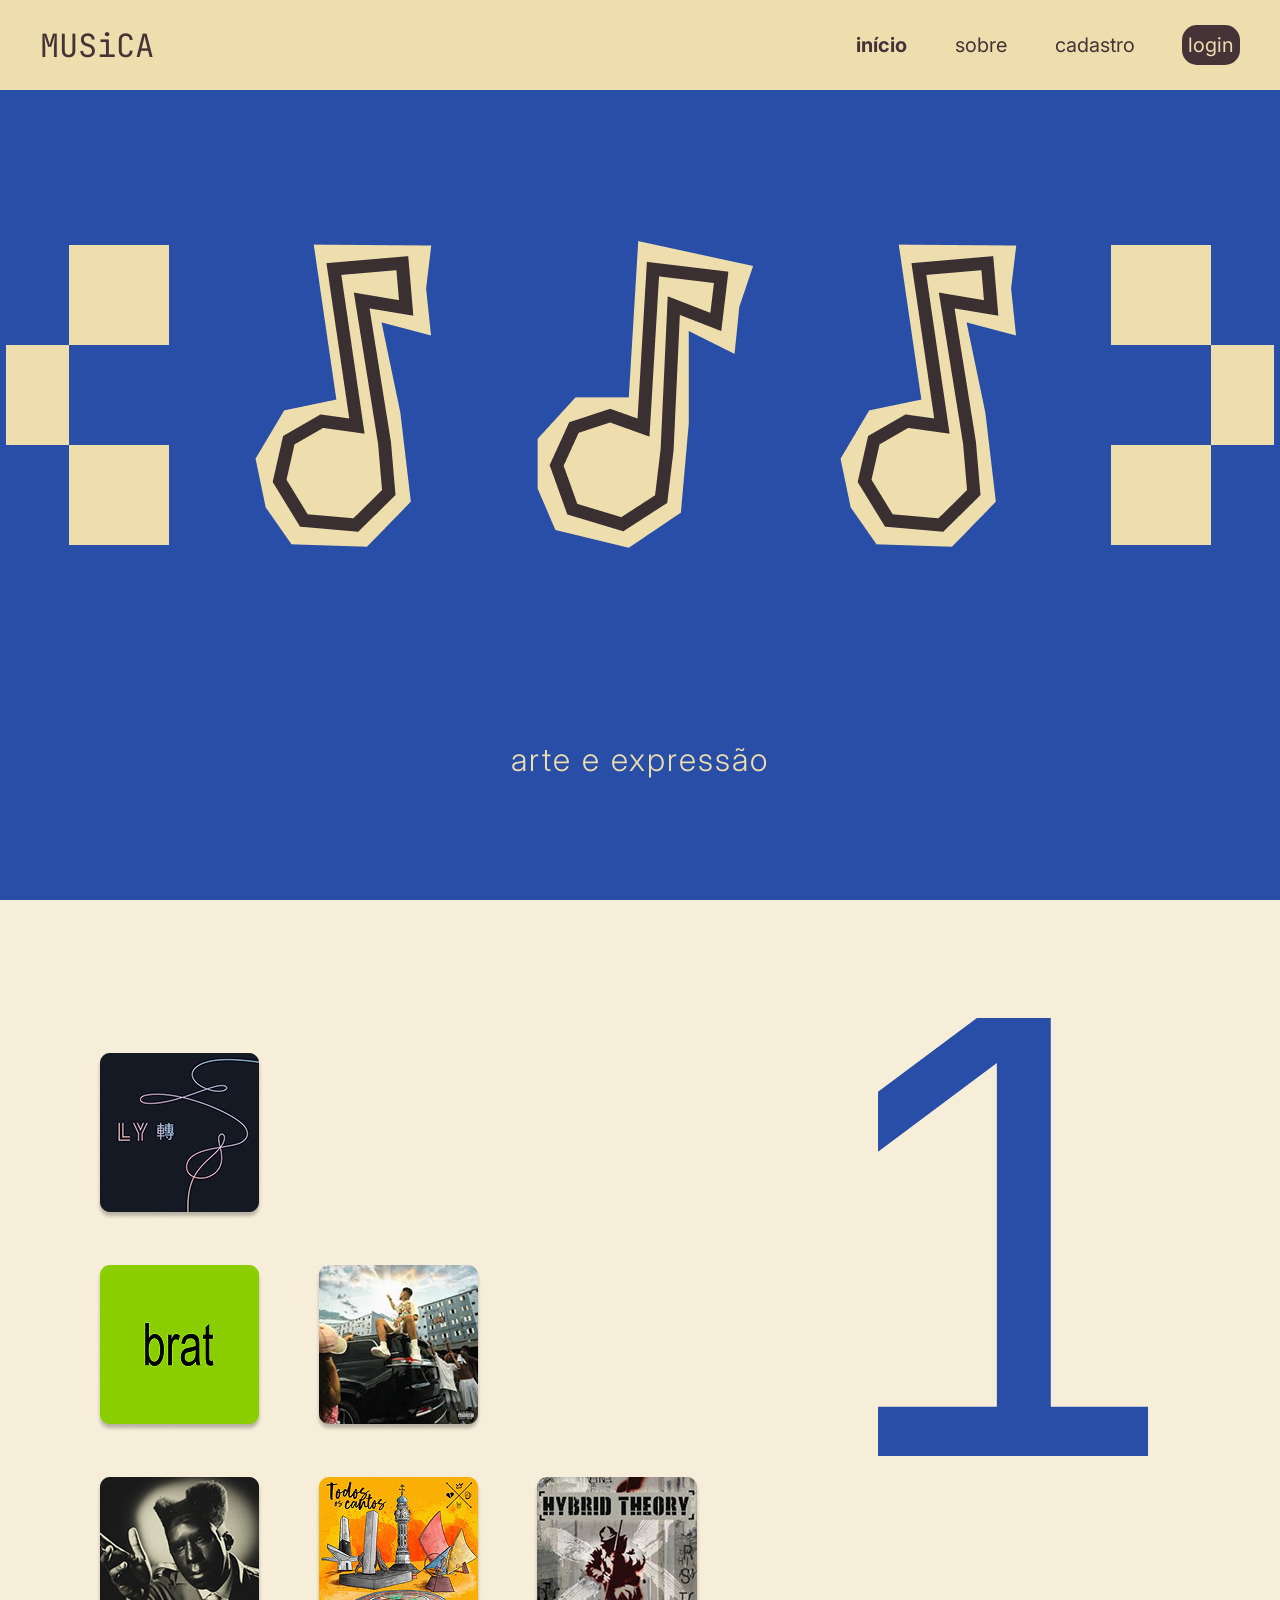
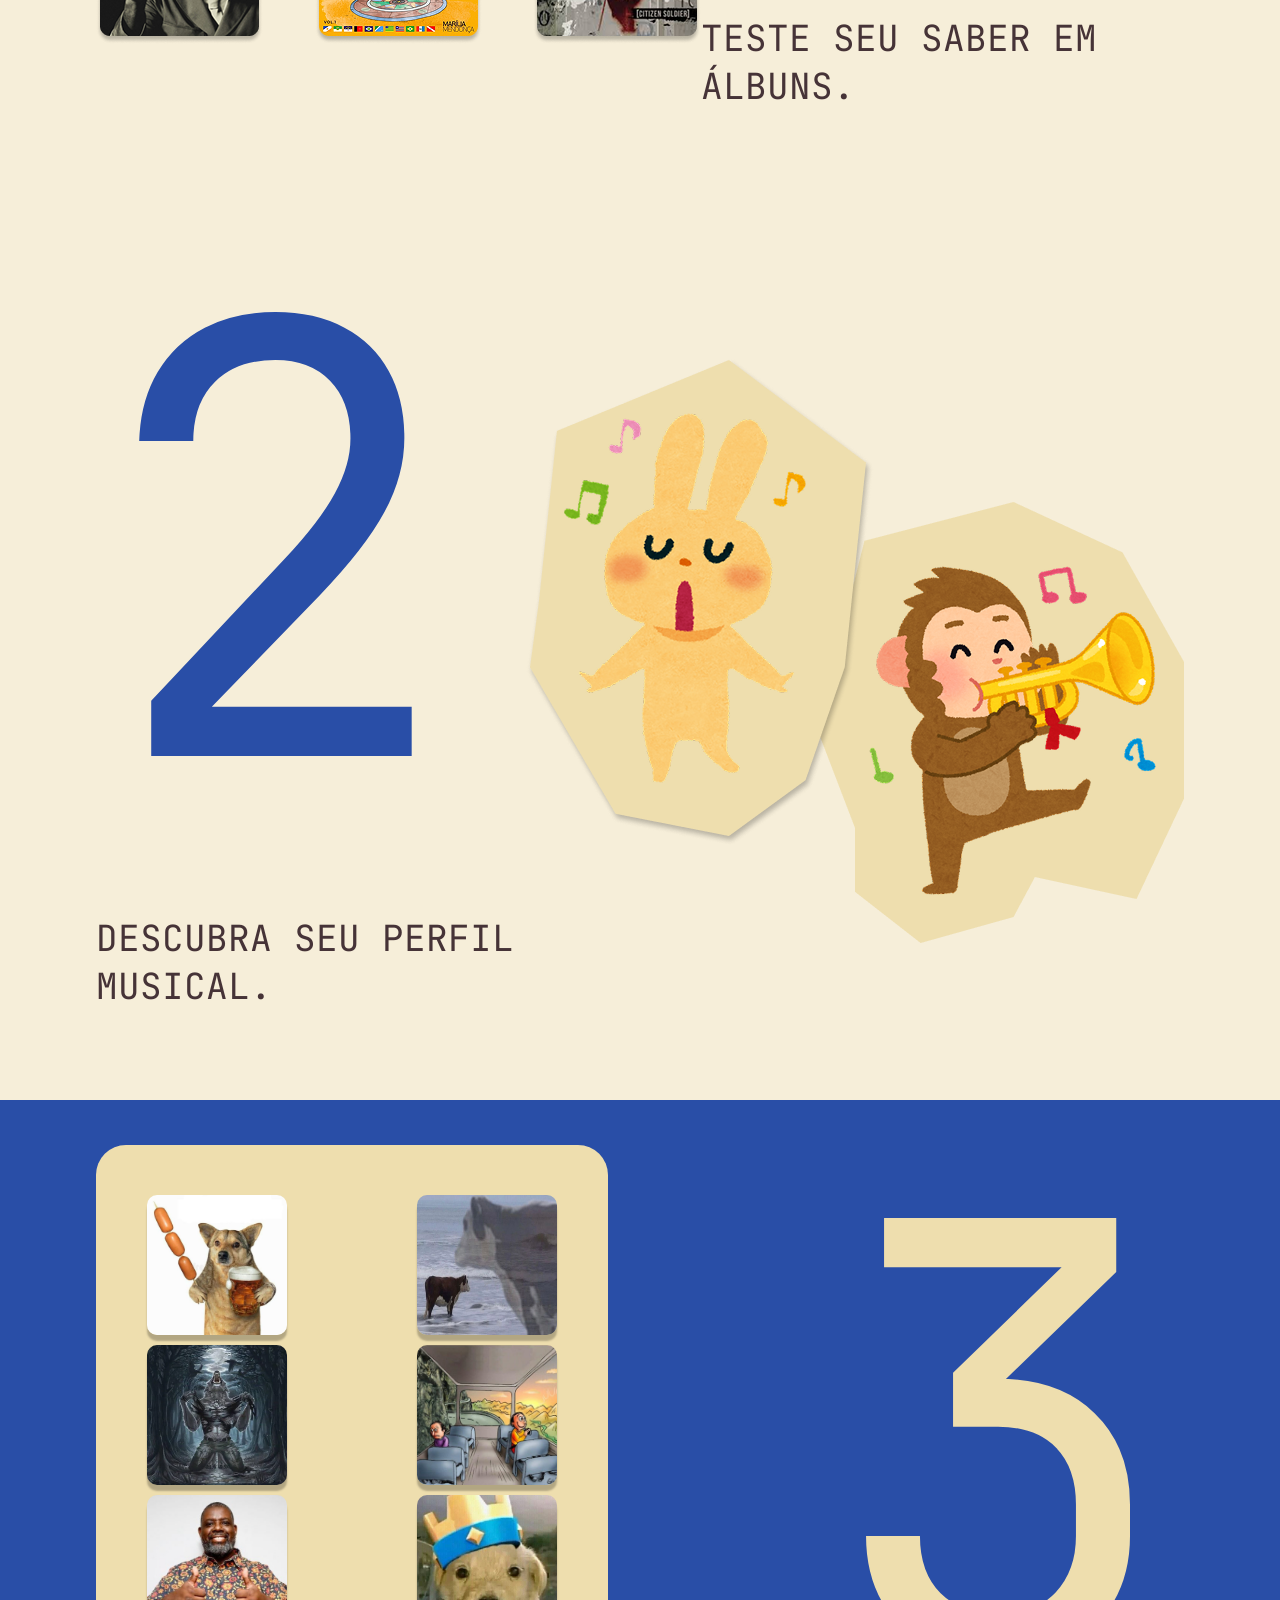
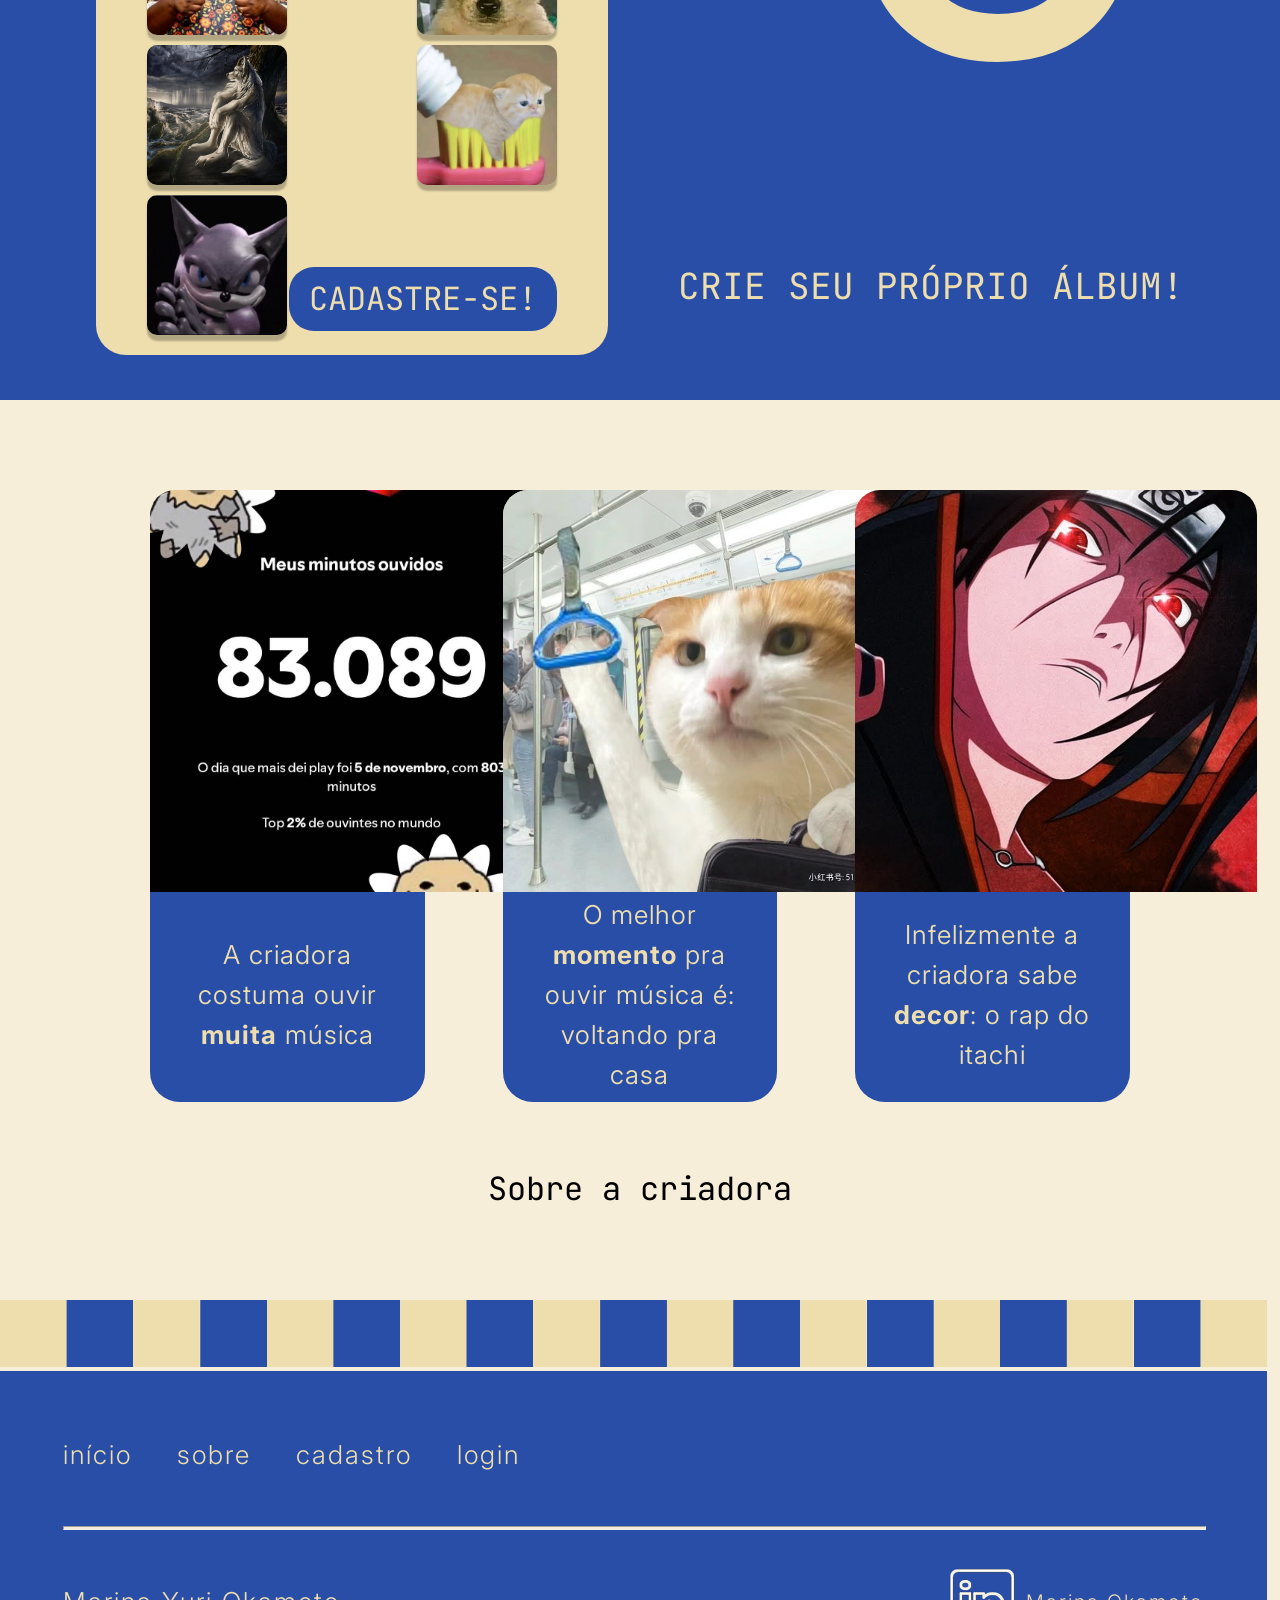
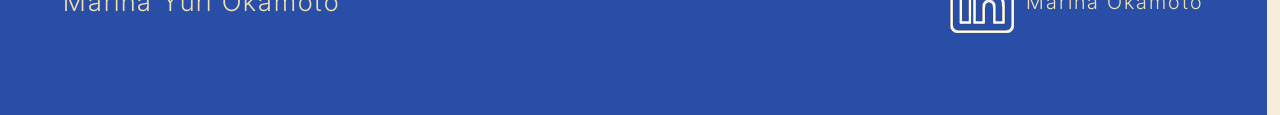
==== web-data-viz - Musica/public/index.html @ e7ac51ad "web data viz" ====
<!DOCTYPE html>
<html lang="en">

<head>
    <meta charset="UTF-8">
    <meta http-equiv="X-UA-Compatible" content="IE=edge">
    <meta name="viewport" content="width=device-width, initial-scale=1.0">

    <title>MUSiCA | Página Inicial</title>

    <script src="./js/sessao.js"></script>
    <link rel="stylesheet" href="css/style.css">

    <link rel="preconnect" href="https://fonts.googleapis.com">
    <link rel="preconnect" href="https://fonts.gstatic.com" crossorigin>
    <link href="https://fonts.googleapis.com/css2?family=Inter:ital,opsz,wght@0,14..32,100..900;1,14..32,100..900&family=JetBrains+Mono:ital,wght@0,100..800;1,100..800&family=Rock+3D&display=swap" rel="stylesheet">

</head>

<body>
  <div class="header"  id="header">
        
        <div class="container" >
            <div class="title" href = "home.html">
            MUSiCA
            </div>
        
            <div class="navbar">
                <li class="agora">
                    <a href="#header">início</a>
                </li>
                <li>
                    <a href="#sobre">sobre</a>
                </li>
                <li>
                    <a href="cadastro.html">cadastro</a>
                </li>
                <li class="buttonLogin">
                    <a href="login.html">login</a>
                </li>
            </div>
        </div>

    </div>

    <div class="banner" >
        <div class="bannerConteudo" >
            <div class="bannerNotas">
                <div class="xadrezE"><img src="assets/xadrezE.png" alt=""></div>
                <div class="nota1" ><img src="assets/nota1.png"></div>
                <div class="nota2" ><img src="assets/nota2.png"></div>
                <div class="nota3" ><img src="assets/nota1.png" alt=""></div>
                <div class="xadrez"><img src="assets/xadrezD.png" alt=""></div>
            
            </div>

            <div class="bannerSpan" >
                <span>arte e expressão</span>
            </div>
        </div>
    </div>

    <div class="explicacao1">
        <div class="container1">
            <div class="albuns" >
                    <img src="assets/piramideAlbuns.png" alt="">
            </div>

            <div class="texto1" >
                    <span class="numero1" >1</span>
                    <span class="legenda" >TESTE SEU SABER EM ÁLBUNS.</span>
            </div>
        </div>
    </div>

    <div class="explicacao2" >
        <div class="container2" >
            <div class="dancaImg" >
                    <img src="assets/perfil imagem (1).png" alt="">
            </div>

            <div class="texto2" >
                    <span class="numero2" >2</span>
                    <span class="legenda" >DESCUBRA SEU PERFIL MUSICAL.</span>
            </div>
        </div>
    </div>

    <div class="explicacao3" >
        <div class="container3" >
            <div class="box" >
                <div class="albumBox" >
                    <div class="albumImg" >
                        <img src="assets/albuns/dogchurras.jpg" alt="">
                    </div>
                    <div class="albumImg" >
                        <img src="assets/albuns/vacatriste.jpg" alt="">
                    </div>
                    <div class="albumImg" >
                        <img src="assets/albuns/do-they-howl-like-a-wolf-or-is-it-a-different-howl-v0-pcpuz0j02gje1.webp" alt="">
                    </div>
                    <div class="albumImg" >
                        <img src="assets/albuns/onibus.jpeg" alt="">
                    </div>
                    <div class="albumImg" >
                        <img src="assets/albuns/pericles.jpg" alt="">
                    </div>
                    <div class="albumImg" >
                        <img src="assets/albuns/dogclash.jpg" alt="">
                    </div>
                    <div class="albumImg" >
                        <img src="assets/albuns/Sitting-Wolf-meme-6z9kbk.jpg" alt="">
                    </div>
                    <div class="albumImg" >
                        <img src="assets/albuns/gatopasta.jpg" alt="">
                    </div>
                    <div class="albumImg" >
                        <img src="assets/albuns/sonic.jpg" alt="">
                    </div>
                </div>

                <div class="boxSpace" >
                    <div class="buttonTeste">
                        <a href="cadastro.html">
                        <span>CADASTRE-SE!</span>
                        </a>
                    </div>
                </div>
            </div>

            <div class="texto3" >
                    <span class="numero3" >3</span>
                    <span class="legenda3" >CRIE SEU PRÓPRIO ÁLBUM!</span>
            </div>
        </div>
    </div>

    <div class="sobre" id="sobre" >
        <div  class="containerSobre">
            <div class="boxesSobre" >
                <div class="pilar" >
                    <div class="pilarImg" >
                        <img src="assets/wrapped.jpg" alt="">
                    </div>
                    <div class="pilarTxt" >
                        <div class="fatos" >
                            <span>A criadora costuma ouvir <b>muita</b> música</span>
                        </div>
                    </div>
                </div>
                <div class="pilar" >
                    <div class="pilarImg" >
                        <img src="assets/gatometro.jpg" alt="">
                    </div>
                    <div class="pilarTxt" >
                        <div class="fatos" >
                            <span>O melhor <b>momento</b> pra ouvir música é: voltando pra casa</span>
                        </div>
                    </div>
                </div>
                <div class="pilar" >
                    <div class="pilarImg" >
                        <img src="assets/itachi.jpg" alt="">
                    </div>
                    <div class="pilarTxt" >
                        <div class="fatos" >
                            <span>Infelizmente a criadora sabe <b>decor</b>: o rap do itachi</span>
                        </div>
                    </div>
                </div>
            </div>

            <div class="textoSobre" >
                <span>Sobre a criadora</span>
            </div>
        </div>
    </div>

    <div class="footer" >
        <div class="espaco" ><img src="assets/footer.png" alt=""></div>
        <div class="footerFR" >
            <div class="footerContainer" >
                <div class="parte1" >
                    <li>
                        <a href="#header">início</a>
                    </li>
                    <li>
                        <a href="#sobre">sobre</a>
                    </li>
                    <li>
                        <a href="cadastro.html">cadastro</a>
                    </li>
                    <li>
                        <a href="login.html">login</a>
                    </li>
                </div>
                <hr style="width: 100%; background-color: #F6EED9; height: 2px;" >
                <div class="parte2" >
                    <span>Marina Yuri Okamoto</span>
                    <div class="redes" >
                        <img href="" src="assets/icons8-linkedin-100 1.png">
                        <span>Marina Okamoto</span>
                    </div>
                </div>
            </div>
        </div>
    </div>
  </body>

</html>
---- web-data-viz - Musica/public/css/style.css ----
body {
    margin: 0px;
    font-family: Inter;
    background-color: #F6EED9;
}


/* INÍCIO DA HEADER/NAVBAR */
.header {
    background-color: #EEDEAE;
    height: 10vh;
    display: flex;
    align-items: center;
    
}

.container {
    display: flex;
    justify-content: space-between;
    align-items: center;
    width: 100vw;
    height: 50px;
    padding: 0px 40px 0px 40px;
    /*top right bottom left*/
}

.title {
    font-family: JetBrains Mono;
    font-size: 32px;
    color: #463337;
}

.container .navbar {
    list-style: none;
    display: flex;
    justify-content: space-between;
    align-items: center;
    width: 30vw;
    height: 100%;
    font-weight: 400;
    font-size: 20px;
    color: #463337;
}

.navbar a {
    color: #463337;
    text-decoration: none;
}

.navbar b {
    font-weight: 400;
    color: #EEDEAE;
    text-decoration: none;
}

.agora a{
    font-weight: bold;
    color: #463337;
    text-decoration: none;
}

.buttonLogin a {
    font-weight: 400;
    color: #EEDEAE;
    text-decoration: none;
}

.navbar .buttonLogin {
    height: 80%;
    width: 15%;
    display: flex;
    align-items: center;
    justify-content: center;
    border-radius: 15px;
    background-color: #463337;
    color: #EEDEAE;
}

.buttonLogin:hover {
    transform: scale(1.1);
    cursor: pointer;
}


/* INÍCIO DO BANNER */
.banner {
    background-color: #294EA7;
    height: 90vh;
    margin: 0%;
    display: flex;
    flex-direction: column;
    justify-content: center;
    align-items: center;
}

.bannerConteudo {
    height: 70%;
    display: flex;
    flex-direction: column;
    justify-content: space-between;
    align-items: center;
}

.bannerNotas {
    display: flex;
    flex-direction: row;
    width: 99vw;
    justify-content: space-between;
    align-items: center;
}


.nota1:hover {
    transform: rotate(10deg);
}

.nota2:hover {
    transform: rotate(10deg);
}

.nota3:hover {
    transform: rotate(10deg);
}

.bannerSpan {
    width: 100%;
    display: flex;
    justify-content: center;
    align-items: center;
}

.banner span {
    color: #EEDEAE;
    font-size: 32px;
    font-family: Inter;
    font-weight: 300;
    letter-spacing: 2px;
    justify-self: center;
}


/* INÍCIO DO CONTEÚDO 
    TELA 1*/
.explicacao1 {
    background-color: #F6EED9;
    height: 100vh;
    display: flex;
    justify-content: center;
    align-items: center;
}

.container1{
    display:flex ;
    justify-content: space-between;
    align-items: center;
    width: 85%;
}

.texto1 {
    height: 80vh;
    display: flex;
    flex-direction: column;
    justify-content: space-between;
    align-items: end;
    font-family: JetBrains Mono;
}

.numero1 {
    font-size: 600px;
    height: 500px;
    display: flex;
    align-items: center;
    justify-content: flex-start;
    color: #294EA7;
}

.legenda {
    font-size: 36px;
    color: #463337;
}


/* TELA 2*/
.explicacao2 {
    background-color: #F6EED9;
    height: 100vh;
    display: flex;
    justify-content: center;
    align-items: center;
}

.explicacao2 .container2 {
    display: flex;
    flex-direction: row-reverse;
    justify-content: space-between;
    align-items: center;
    width: 85%;
}

.dancaImg {
    display: flex;
    align-items: center;
    justify-content: center;
}

.texto2 {
    height: 80vh;
    display: flex;
    flex-direction: column;
    justify-content: space-between;
    align-items: flex-start;
    font-family: JetBrains Mono;
}

.numero2 {
    font-size: 600px;
    height: 500px;
    display: flex;
    align-items: center;
    justify-content: flex-end;
    color: #294EA7;
}

/* TELA 3*/
.explicacao3 {
    background-color: #294EA7;
    height: 100vh;
    display: flex;
    justify-content: center;
    align-items: center;
}

.explicacao3 .container3 {
    display: flex;
    flex-direction: row;
    justify-content: space-between;
    align-items: center;
    width: 85%;
}


/*BOX*/
.container3 .box {
    background-color: #EEDEAE;
    width: 40vw;
    height: 90vh;
    border-radius: 30px;
    display: flex;
    flex-direction: column;
    justify-content: flex-start;
    align-items:center;
    
}

.box .albumBox {
    width: 80%;
    height: 80%;
    margin-top: 50px;
    border-radius: 10px;
    display: flex;
    flex-wrap: wrap;
    justify-content: space-between;
    gap: 10px;
}

.albumImg {
    background-color: #EEDEAE;
    width: 140px;
    height: 140px;
    border-radius: 10px;
    box-shadow: 0px 6px 2px  rgb(0, 0, 0, 0.25);
}

.albumImg img {
    width: 140px;
    height: 140px;
    border-radius: 10px;
}

.boxSpace {
    height: 20%;
    width: 80%;
    display: flex;
    justify-content: flex-end;
    align-items: center;
}

.buttonTeste {
    height: 40%;
    display: flex;
    align-items: center;
    justify-content: center;
    border-radius: 25px;
    background-color: #294EA7;
    padding: 10px 20px 10px 20px;
}

.buttonTeste a {
    text-decoration: none;
}

.buttonTeste span {
    font-size: 32px;
    font-family: JetBrains Mono;
    color: #EEDEAE;
}

.buttonTeste:hover {
    transform: scale(1.04);
    cursor: pointer;
}

/* TEXTO*/
.texto3 {
    height: 80vh;
    display: flex;
    flex-direction: column;
    justify-content: space-between;
    align-items: end;
    font-family: JetBrains Mono;
}

.legenda3 {
    font-size: 36px;
    color: #EEDEAE;
}

.numero3 {
    font-size: 600px;
    height: 500px;
    display: flex;
    align-items: center;
    justify-content: flex-start;
    color: #EEDEAE;
}

/* INÍCIO DO SOBRE*/
.sobre {
    background-color: #F6EED9;
    height: 100vh;
    display: flex;
    justify-content: center;
    align-items: center;
}

.containerSobre {
    display:flex ;
    justify-content: space-between;
    align-items: center;
    width: 90%;
    height: 80%;
    display: flex;
    flex-direction: column;
}

.boxesSobre {
    height: 85%;
    width: 85%;
    display: flex;
    flex-direction: row;
    justify-content: space-between;
}

.pilar {
    width: 28%;
    height: 100%;
    background-color: #294EA7;
    border-radius: 30px;
    
}

.pilarImg {
    height: 65%;
    background-color: #EEDEAE;
    border-radius: 25px;
    border-bottom-right-radius: 0px;
    border-bottom-left-radius: 0px;
    
}

.pilarImg img {
    height: 101%;
    border-radius: 25px;
    border-bottom-right-radius: 0px;
    border-bottom-left-radius: 0px;
}

.pilarTxt {
    height: 35%;
    display: flex;
    align-items: center;
    justify-content: center;

}

.fatos {
    width: 80%;
    height: 70%;
    display: flex;
    justify-content: center;
    align-items: center;
}

.fatos span {
    color: #EEDEAE;
    font-size: 26px;
    font-family: Inter;
    font-weight: 350;
    letter-spacing: 1px;
    text-align: center;
    line-height: 40px;
}

.textoSobre span {
    font-size: 32px;
    font-family: JetBrains Mono;
}

/* INÍCIO FOOTER*/

.footer {
    height: 45vh;
    width: 99vw;
}
.espaco {
    width: 100%;
}

.espaco img {
    max-width: 100%;
    max-height: none;
}

.footerFR {
    height: 85%;
    width: 100%;
    background-color: #294EA7;
    display: flex;
    justify-content: center;
    align-items: center;
}

.footerContainer {
    height: 85%;
    width: 90%;
    color: #EEDEAE;
    font-size: 26px;
    font-family: Inter;
    font-weight: 300;
    letter-spacing: 2px;
    text-align: justify;
}

.parte1 {
    list-style: none;
    height: 40%;
    width: 40%;
    display: flex;
    flex-direction: row;
    justify-content: space-between;
    align-items: center;
}

.parte1 a{
    font-weight: 300;
    color: #EEDEAE;
    text-decoration: none;
}

.parte2{
    height: 40%;
    width: 100%;
    display: flex;
    flex-direction: row;
    justify-content: space-between;
    align-items: center;
}

.redes {
    width: 60%;
    display: flex;
    flex-direction: row;
    align-items: center;
    justify-content: flex-end;
    font-size: 20px;
    gap: 5px;
}
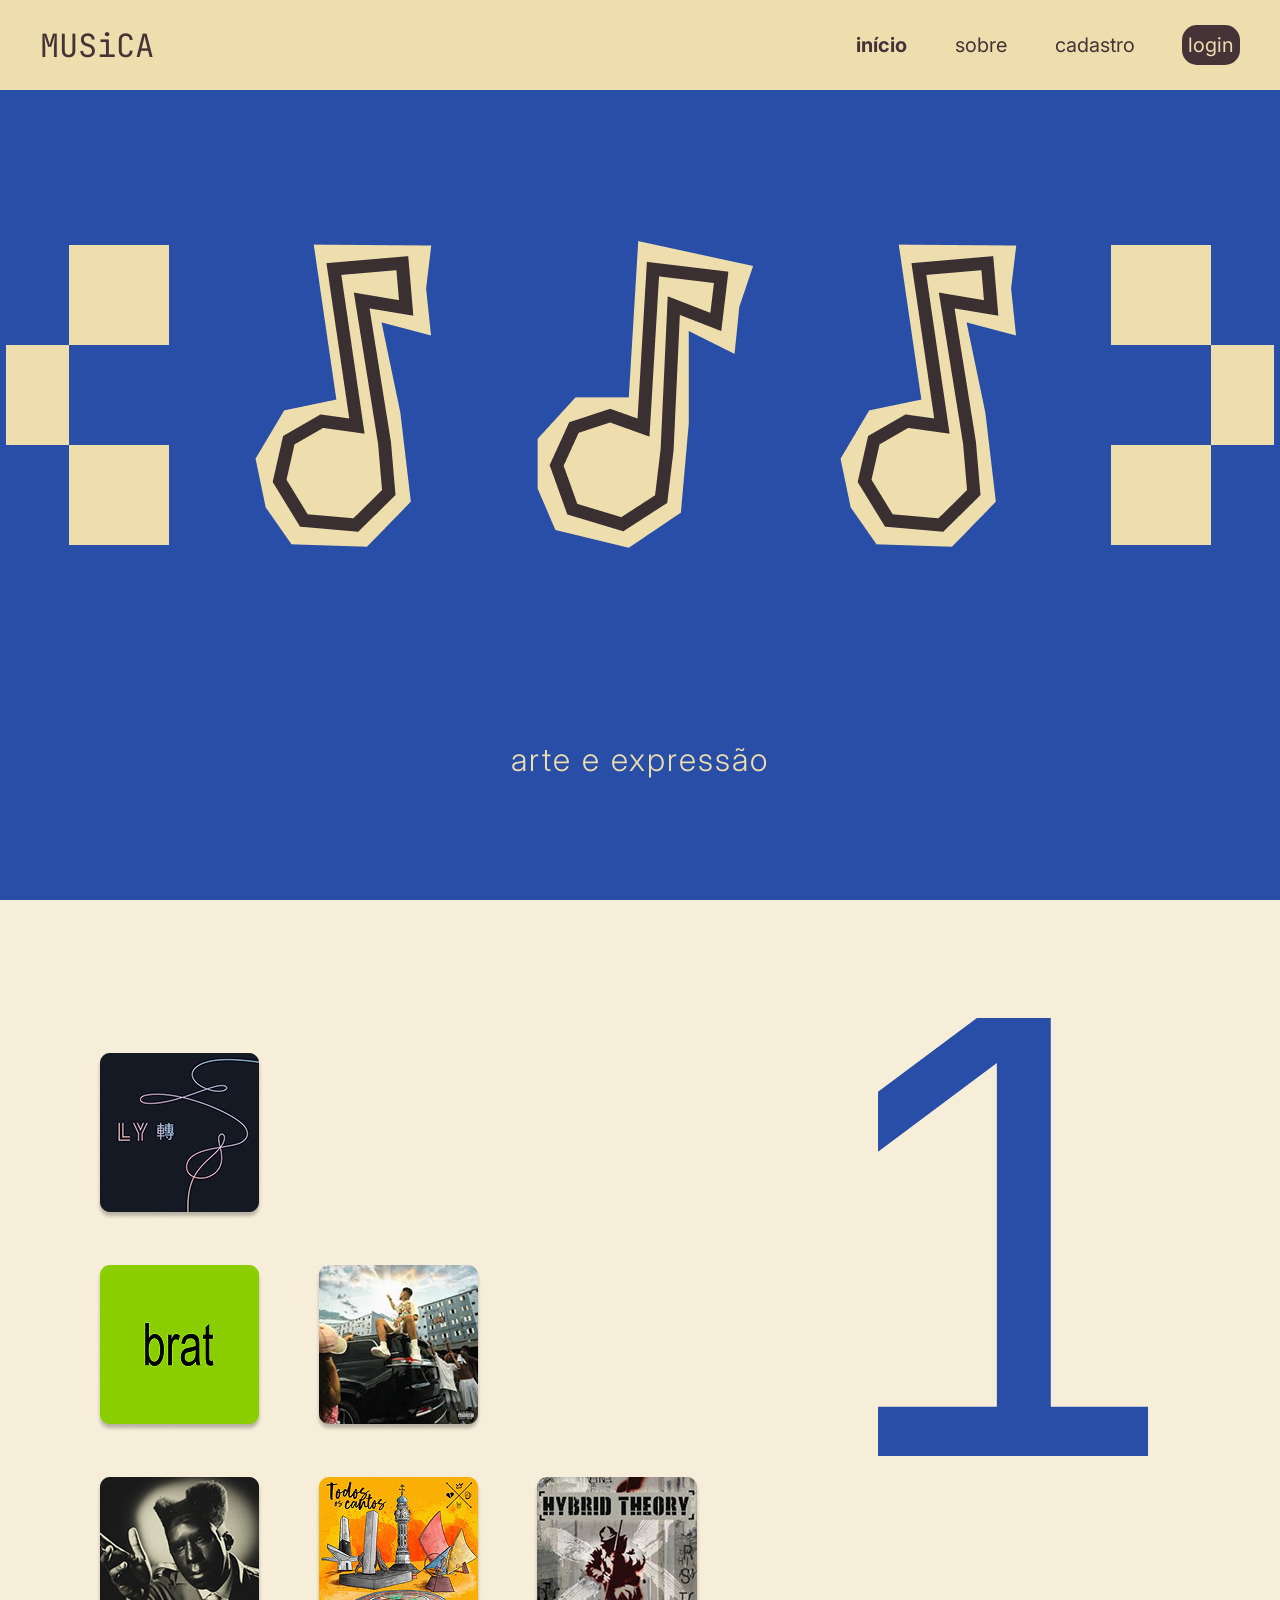
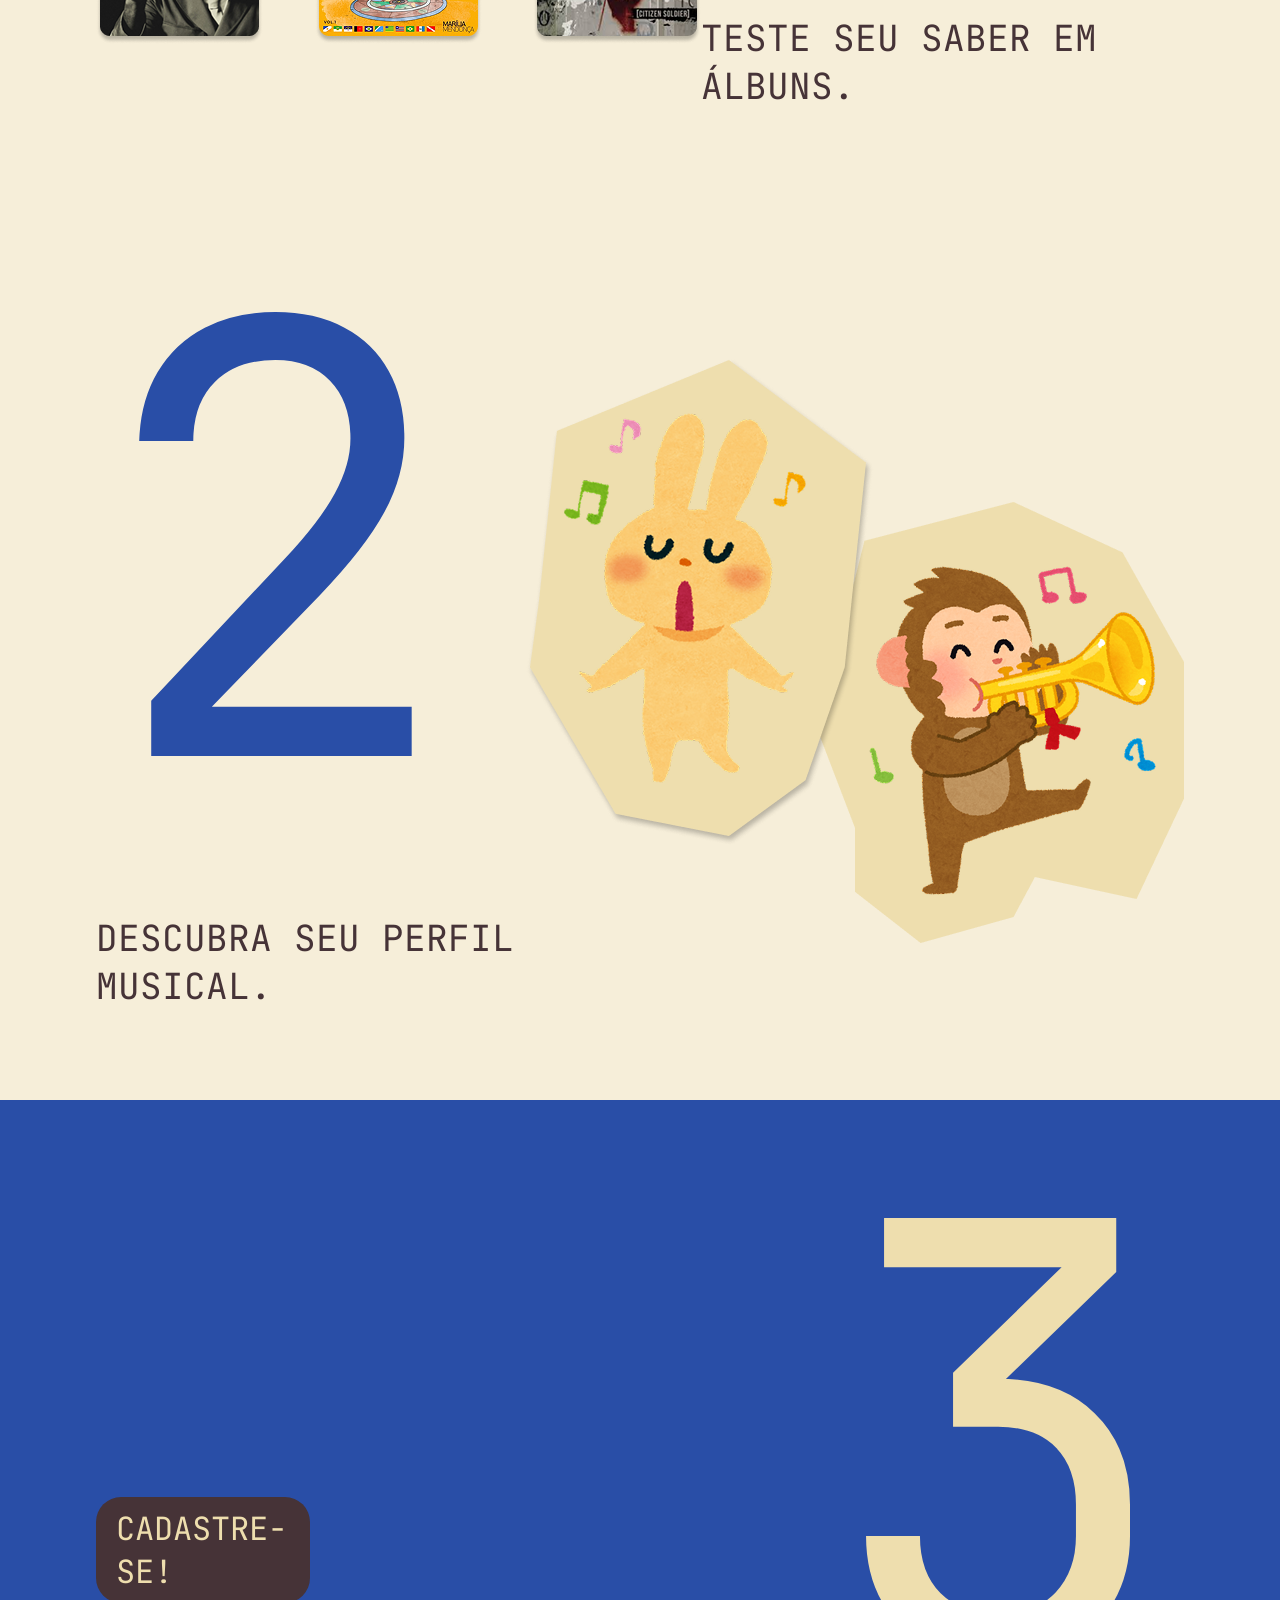
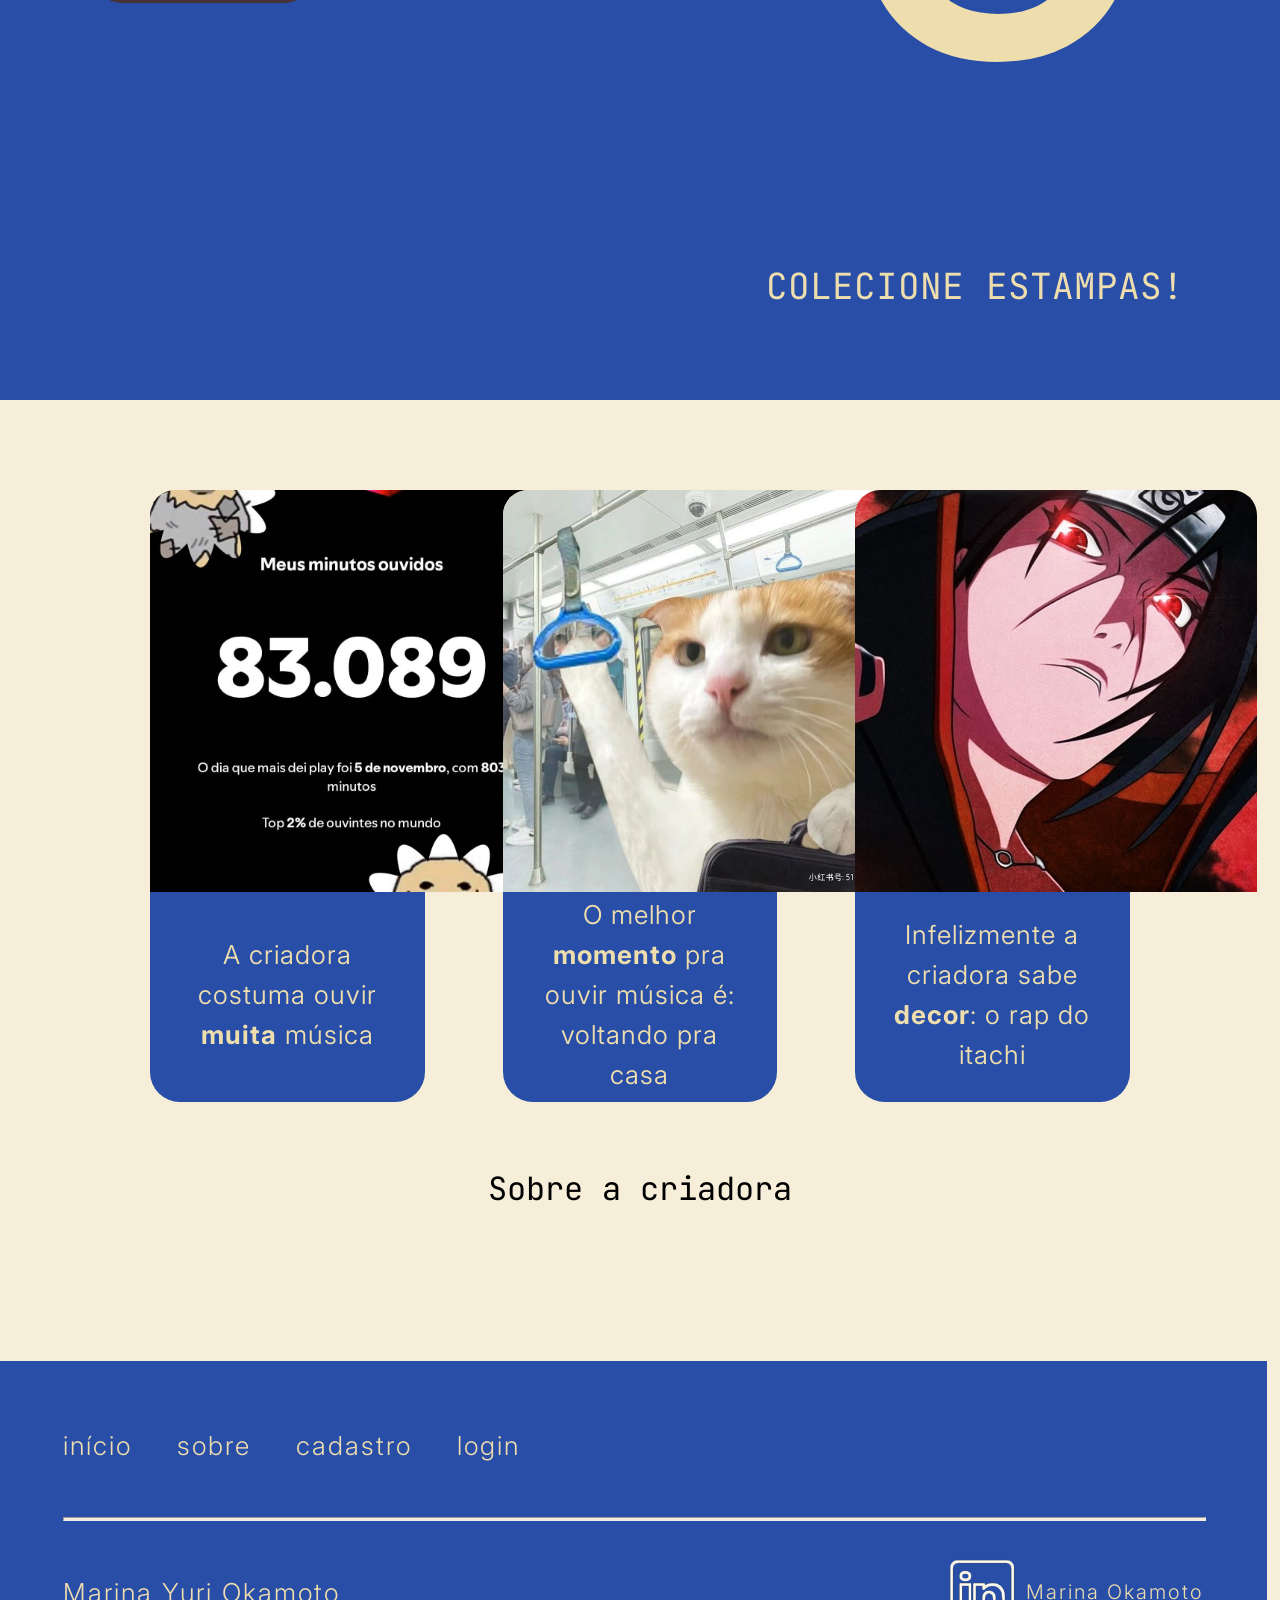
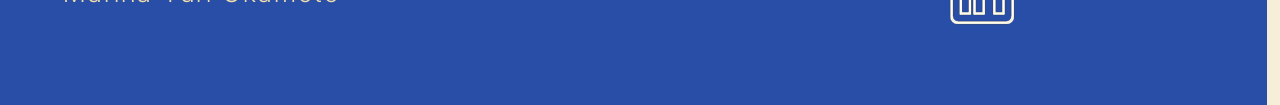
==== commit 27608e59: "atualziação" ====
--- a/web-data-viz - Musica/public/index.html
+++ b/web-data-viz - Musica/public/index.html
@@ -89,35 +89,7 @@
     <div class="explicacao3" >
         <div class="container3" >
             <div class="box" >
-                <div class="albumBox" >
-                    <div class="albumImg" >
-                        <img src="assets/albuns/dogchurras.jpg" alt="">
-                    </div>
-                    <div class="albumImg" >
-                        <img src="assets/albuns/vacatriste.jpg" alt="">
-                    </div>
-                    <div class="albumImg" >
-                        <img src="assets/albuns/do-they-howl-like-a-wolf-or-is-it-a-different-howl-v0-pcpuz0j02gje1.webp" alt="">
-                    </div>
-                    <div class="albumImg" >
-                        <img src="assets/albuns/onibus.jpeg" alt="">
-                    </div>
-                    <div class="albumImg" >
-                        <img src="assets/albuns/pericles.jpg" alt="">
-                    </div>
-                    <div class="albumImg" >
-                        <img src="assets/albuns/dogclash.jpg" alt="">
-                    </div>
-                    <div class="albumImg" >
-                        <img src="assets/albuns/Sitting-Wolf-meme-6z9kbk.jpg" alt="">
-                    </div>
-                    <div class="albumImg" >
-                        <img src="assets/albuns/gatopasta.jpg" alt="">
-                    </div>
-                    <div class="albumImg" >
-                        <img src="assets/albuns/sonic.jpg" alt="">
-                    </div>
-                </div>
+                
 
                 <div class="boxSpace" >
                     <div class="buttonTeste">
@@ -130,7 +102,7 @@
 
             <div class="texto3" >
                     <span class="numero3" >3</span>
-                    <span class="legenda3" >CRIE SEU PRÓPRIO ÁLBUM!</span>
+                    <span class="legenda3" >COLECIONE ESTAMPAS!</span>
             </div>
         </div>
     </div>
@@ -177,7 +149,7 @@
     </div>
 
     <div class="footer" >
-        <div class="espaco" ><img src="assets/footer.png" alt=""></div>
+        <div class="espaco" ></div>
         <div class="footerFR" >
             <div class="footerContainer" >
                 <div class="parte1" >
--- a/web-data-viz - Musica/public/css/style.css
+++ b/web-data-viz - Musica/public/css/style.css
@@ -240,42 +240,7 @@
 
 
 /*BOX*/
-.container3 .box {
-    background-color: #EEDEAE;
-    width: 40vw;
-    height: 90vh;
-    border-radius: 30px;
-    display: flex;
-    flex-direction: column;
-    justify-content: flex-start;
-    align-items:center;
-    
-}
-
-.box .albumBox {
-    width: 80%;
-    height: 80%;
-    margin-top: 50px;
-    border-radius: 10px;
-    display: flex;
-    flex-wrap: wrap;
-    justify-content: space-between;
-    gap: 10px;
-}
-
-.albumImg {
-    background-color: #EEDEAE;
-    width: 140px;
-    height: 140px;
-    border-radius: 10px;
-    box-shadow: 0px 6px 2px  rgb(0, 0, 0, 0.25);
-}
-
-.albumImg img {
-    width: 140px;
-    height: 140px;
-    border-radius: 10px;
-}
+
 
 .boxSpace {
     height: 20%;
@@ -291,7 +256,7 @@
     align-items: center;
     justify-content: center;
     border-radius: 25px;
-    background-color: #294EA7;
+    background-color: #463337;
     padding: 10px 20px 10px 20px;
 }
 
@@ -421,6 +386,9 @@
 .footer {
     height: 45vh;
     width: 99vw;
+    display: flex;
+    flex-direction: column;
+    justify-content: end;
 }
 .espaco {
     width: 100%;
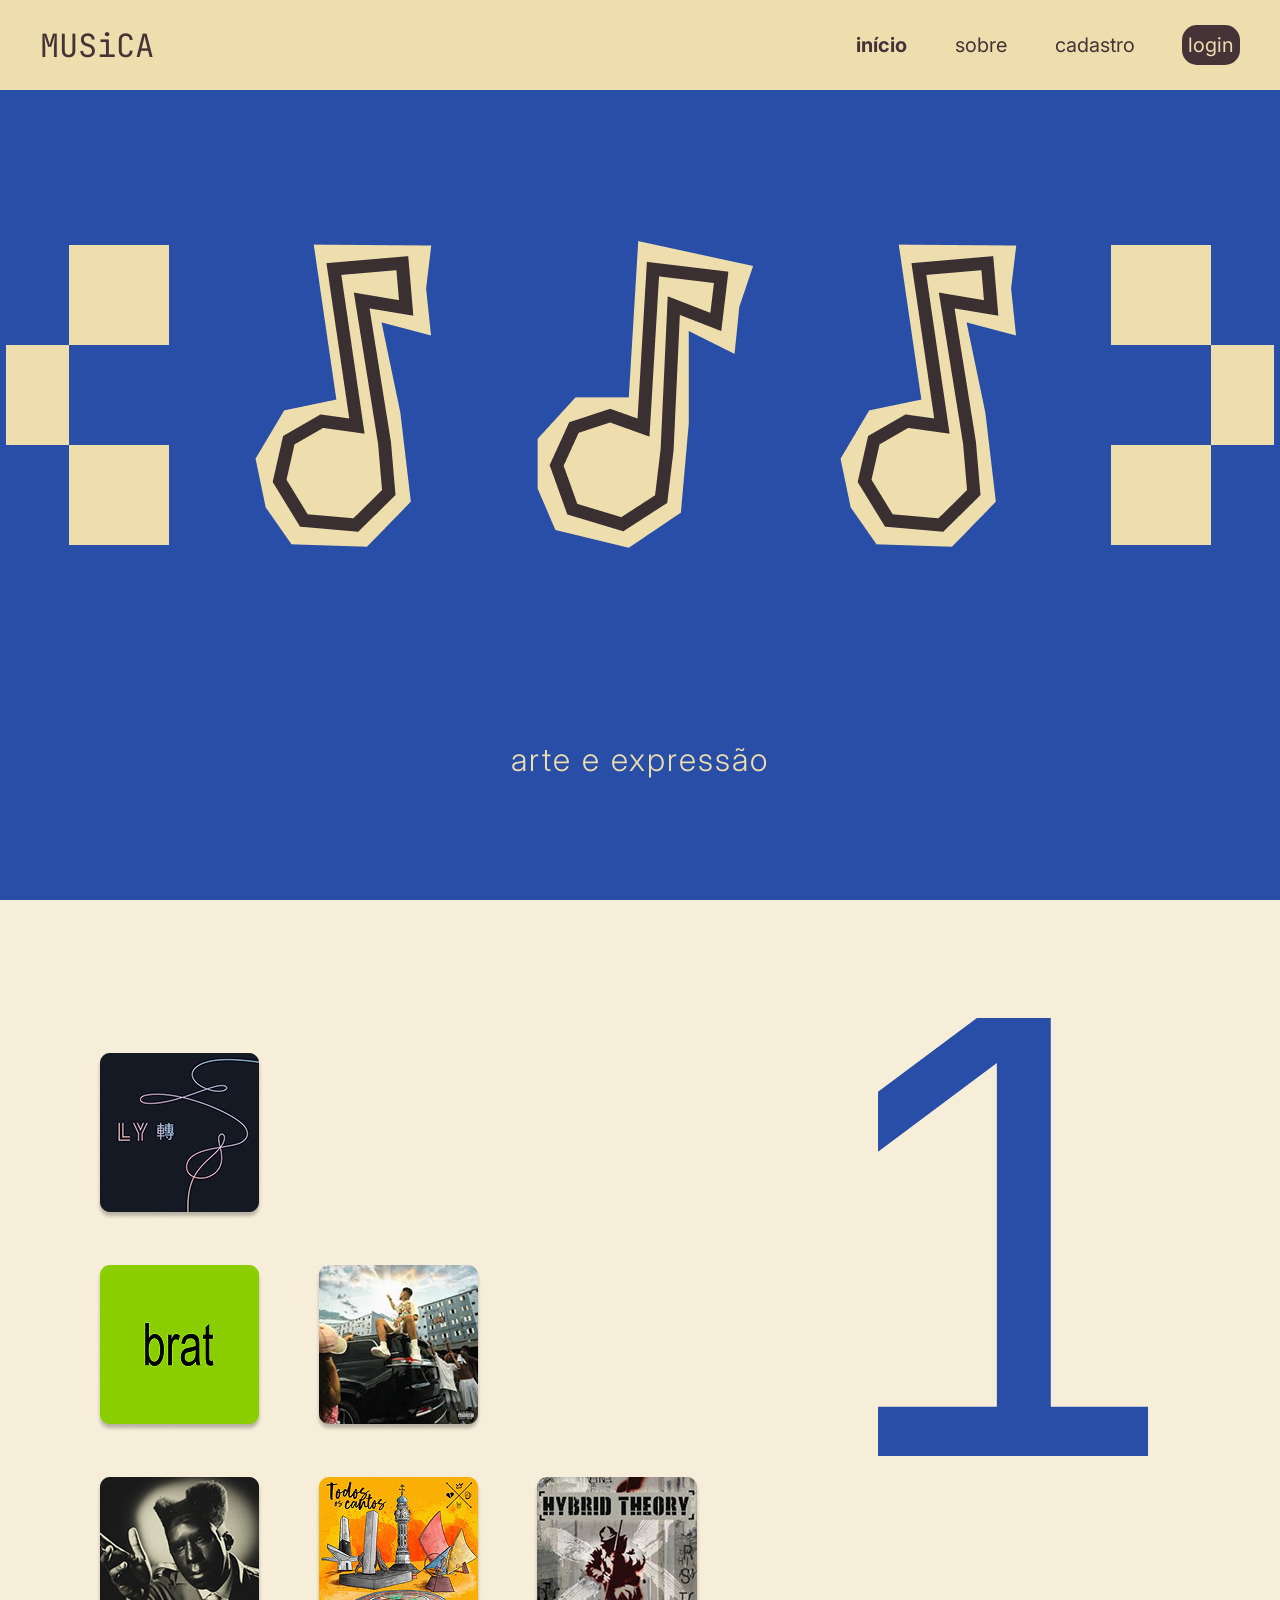
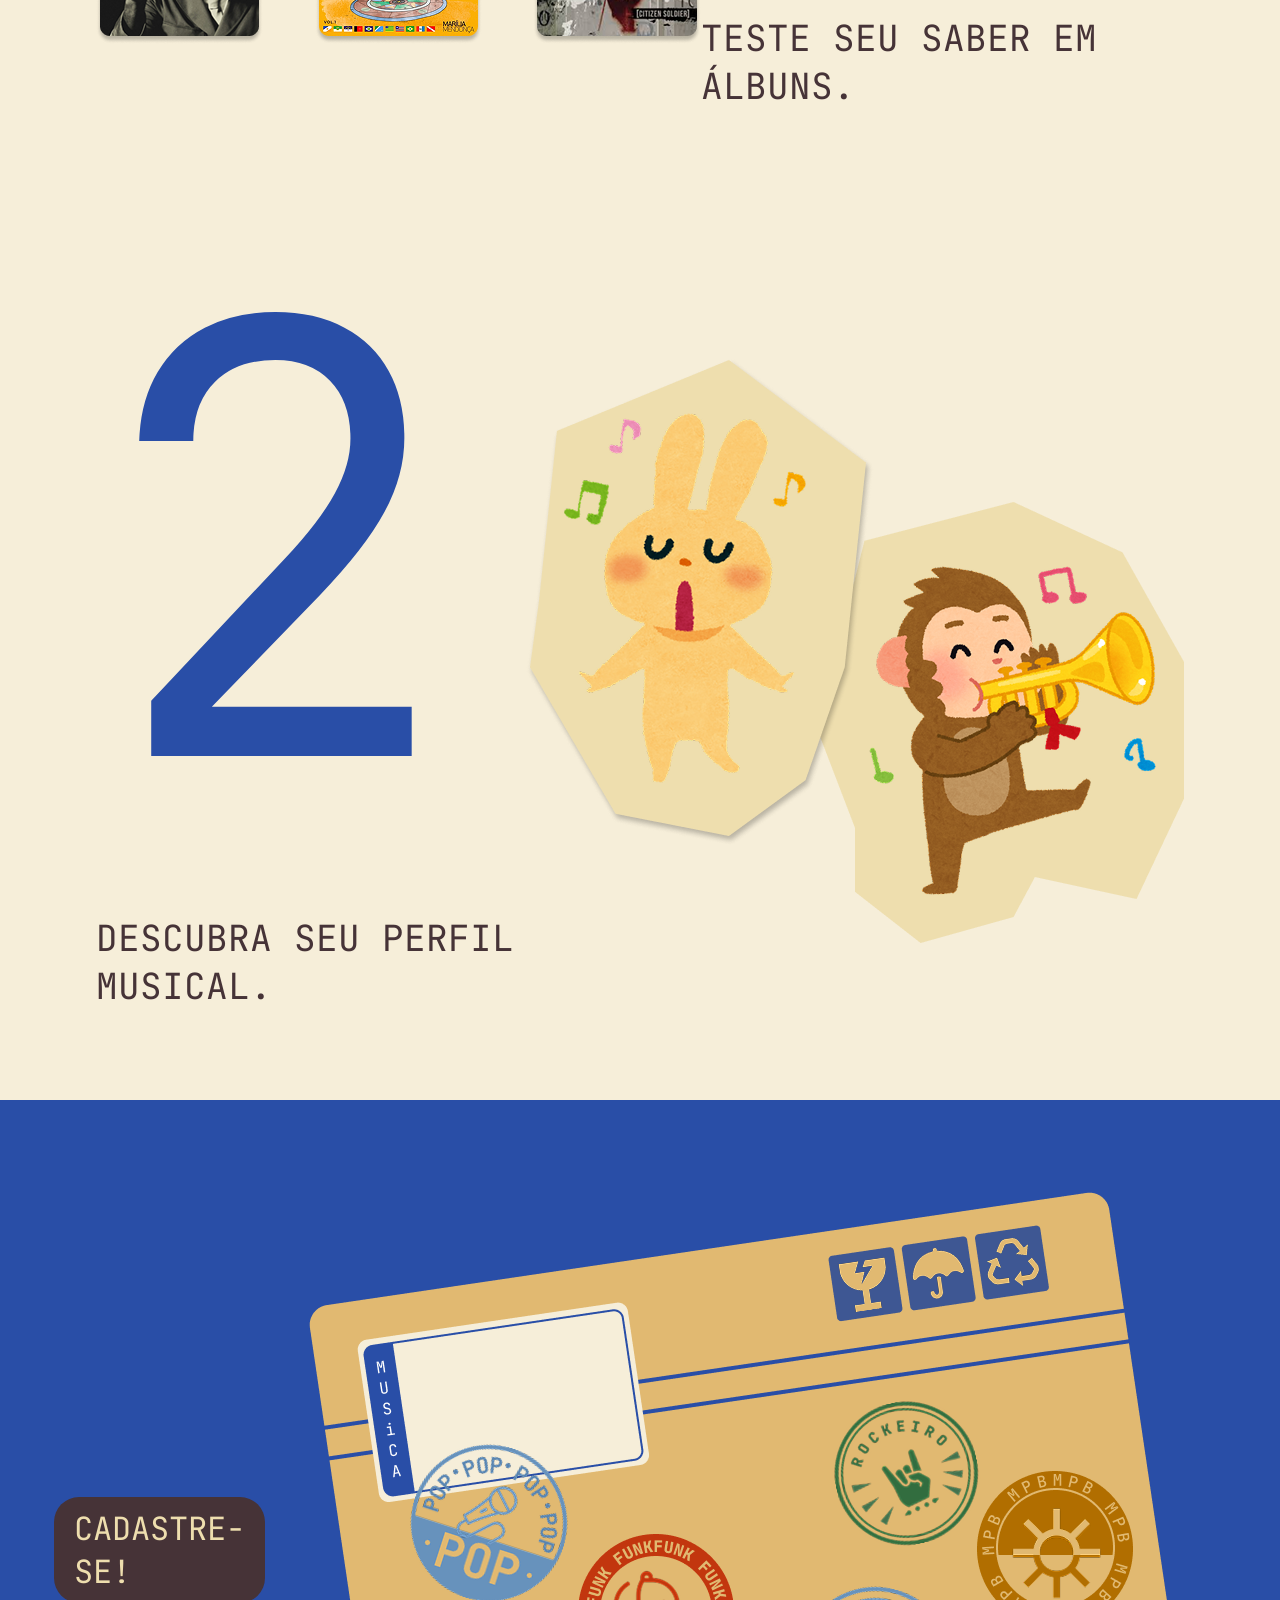
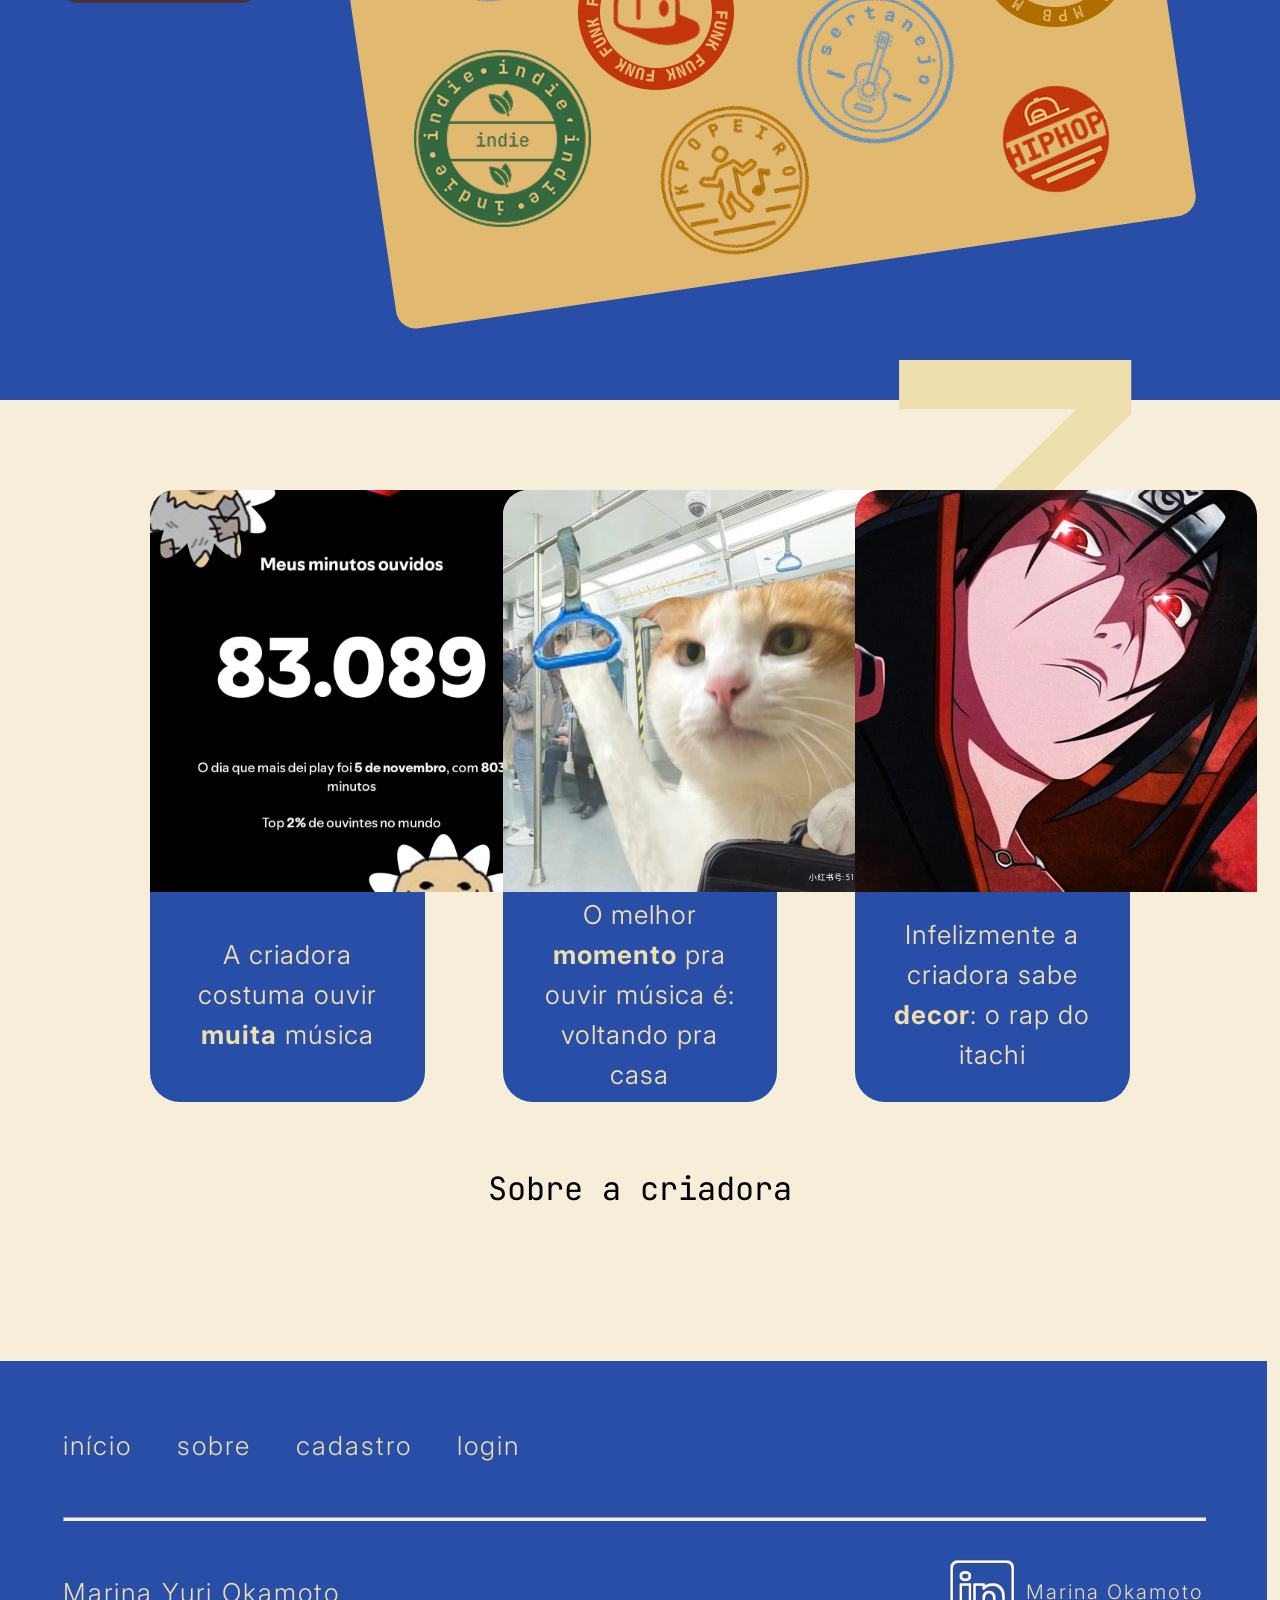
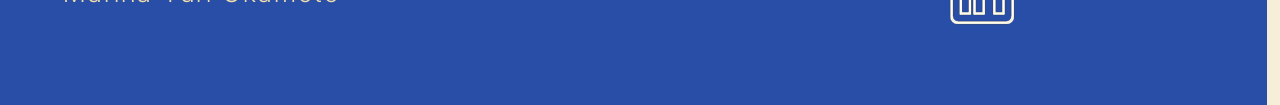
==== commit ca0c16b9: "finalização da lógica da kpi de estampas" ====
--- a/web-data-viz - Musica/public/index.html
+++ b/web-data-viz - Musica/public/index.html
@@ -101,6 +101,7 @@
             </div>
 
             <div class="texto3" >
+                    <img src="assets/caixa com estampas.png" alt="">
                     <span class="numero3" >3</span>
                     <span class="legenda3" >COLECIONE ESTAMPAS!</span>
             </div>
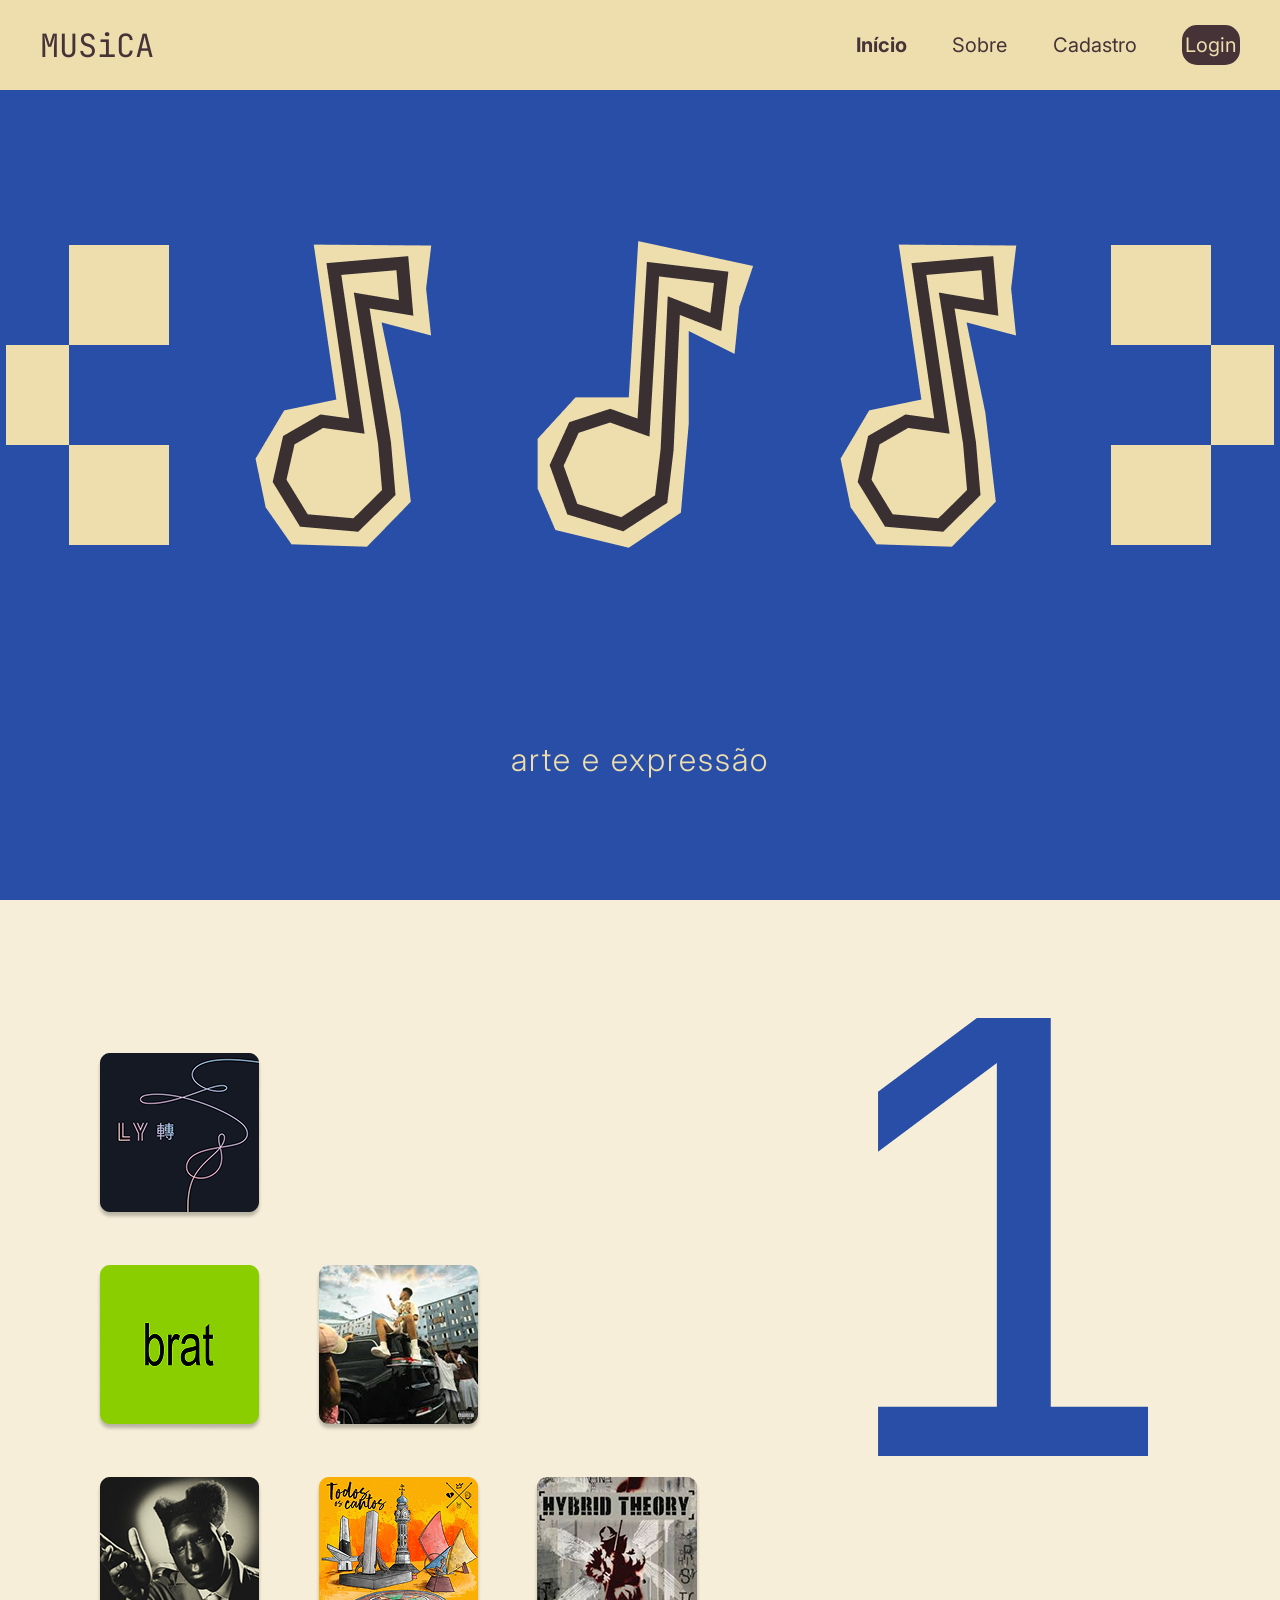
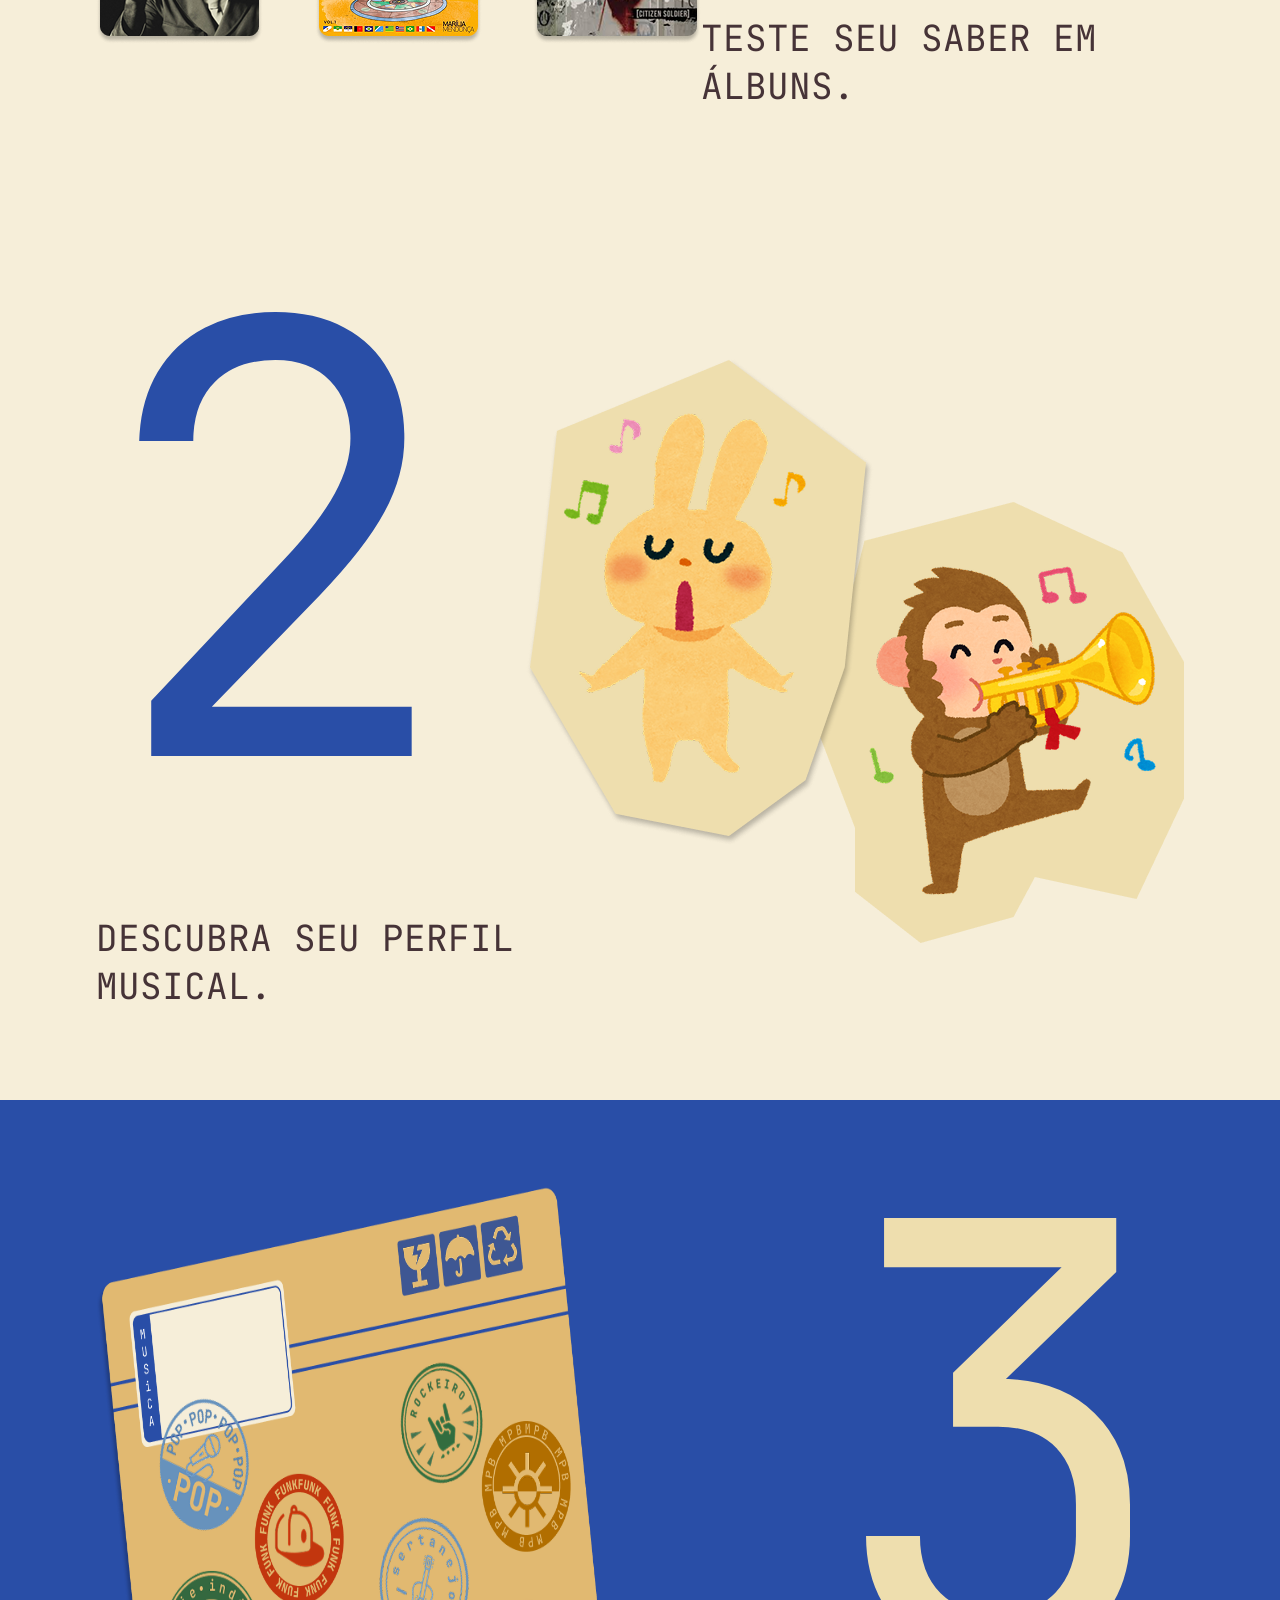
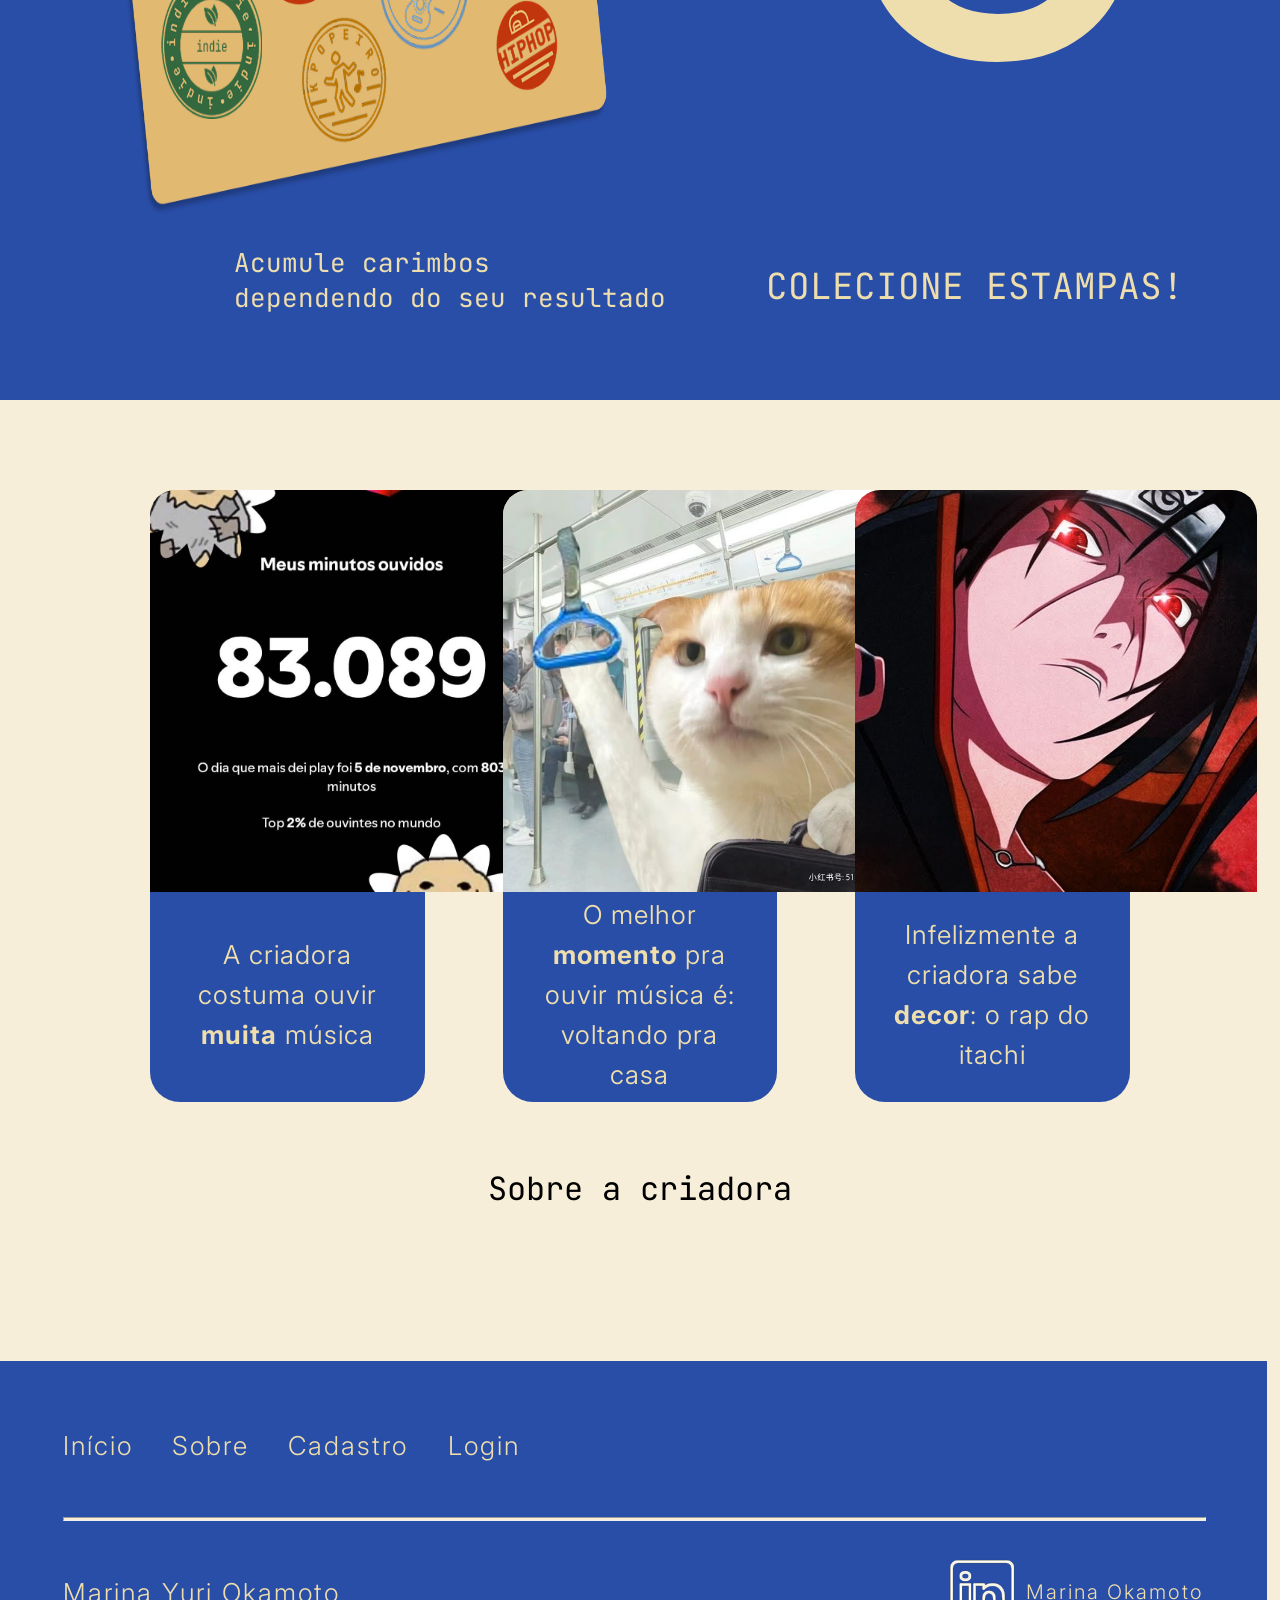
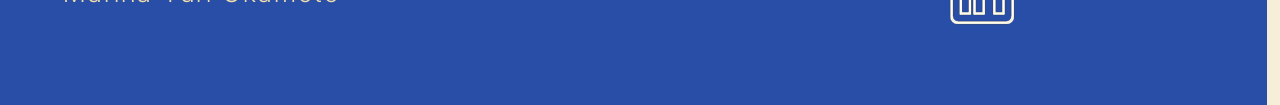
==== commit b7d9bad1: "remoção de arquivos em desuso do respoistório web data viz" ====
--- a/web-data-viz - Musica/public/index.html
+++ b/web-data-viz - Musica/public/index.html
@@ -27,16 +27,16 @@
         
             <div class="navbar">
                 <li class="agora">
-                    <a href="#header">início</a>
+                    <a href="#header">Início</a>
                 </li>
                 <li>
-                    <a href="#sobre">sobre</a>
+                    <a href="#sobre">Sobre</a>
                 </li>
                 <li>
-                    <a href="cadastro.html">cadastro</a>
+                    <a href="cadastro.html">Cadastro</a>
                 </li>
                 <li class="buttonLogin">
-                    <a href="login.html">login</a>
+                    <a href="login.html">Login</a>
                 </li>
             </div>
         </div>
@@ -88,20 +88,16 @@
 
     <div class="explicacao3" >
         <div class="container3" >
-            <div class="box" >
-                
-
                 <div class="boxSpace" >
+                    <div class="caixa">
+                        <img src="assets/caixa com estampas (1).png" alt="">
+                    </div>
                     <div class="buttonTeste">
-                        <a href="cadastro.html">
-                        <span>CADASTRE-SE!</span>
-                        </a>
+                        <span>Acumule carimbos <br> dependendo do seu resultado</span>
                     </div>
                 </div>
-            </div>
 
             <div class="texto3" >
-                    <img src="assets/caixa com estampas.png" alt="">
                     <span class="numero3" >3</span>
                     <span class="legenda3" >COLECIONE ESTAMPAS!</span>
             </div>
@@ -155,16 +151,16 @@
             <div class="footerContainer" >
                 <div class="parte1" >
                     <li>
-                        <a href="#header">início</a>
+                        <a href="#header">Início</a>
                     </li>
                     <li>
-                        <a href="#sobre">sobre</a>
+                        <a href="#sobre">Sobre</a>
                     </li>
                     <li>
-                        <a href="cadastro.html">cadastro</a>
+                        <a href="cadastro.html">Cadastro</a>
                     </li>
                     <li>
-                        <a href="login.html">login</a>
+                        <a href="login.html">Login</a>
                     </li>
                 </div>
                 <hr style="width: 100%; background-color: #F6EED9; height: 2px;" >
--- a/web-data-viz - Musica/public/css/style.css
+++ b/web-data-viz - Musica/public/css/style.css
@@ -236,43 +236,43 @@
     justify-content: space-between;
     align-items: center;
     width: 85%;
+    height: 90vh;
 }
 
 
 /*BOX*/
-
-
 .boxSpace {
-    height: 20%;
-    width: 80%;
-    display: flex;
-    justify-content: flex-end;
-    align-items: center;
+    height: 90%;
+    width: 50%;
+    display: flex;
+    flex-direction: column;
+    justify-content: space-between;
+    align-items: flex-start;
+    gap: 12px;
+}
+
+.caixa {
+    width: 40vw;
+    height: 70vh;
+    /* background-color: aqua; */
+}
+
+.caixa img {
+    width: 100%;
+    height: 100%;
 }
 
 .buttonTeste {
-    height: 40%;
-    display: flex;
-    align-items: center;
-    justify-content: center;
-    border-radius: 25px;
-    background-color: #463337;
-    padding: 10px 20px 10px 20px;
-}
-
-.buttonTeste a {
-    text-decoration: none;
+    width: 130%;
+    display: flex;
+    justify-content: center;
+    align-items: center;
 }
 
 .buttonTeste span {
-    font-size: 32px;
-    font-family: JetBrains Mono;
-    color: #EEDEAE;
-}
-
-.buttonTeste:hover {
-    transform: scale(1.04);
-    cursor: pointer;
+    font-size: 26px;
+    font-family: JetBrains Mono;
+    color: #EEDEAE;
 }
 
 /* TEXTO*/
